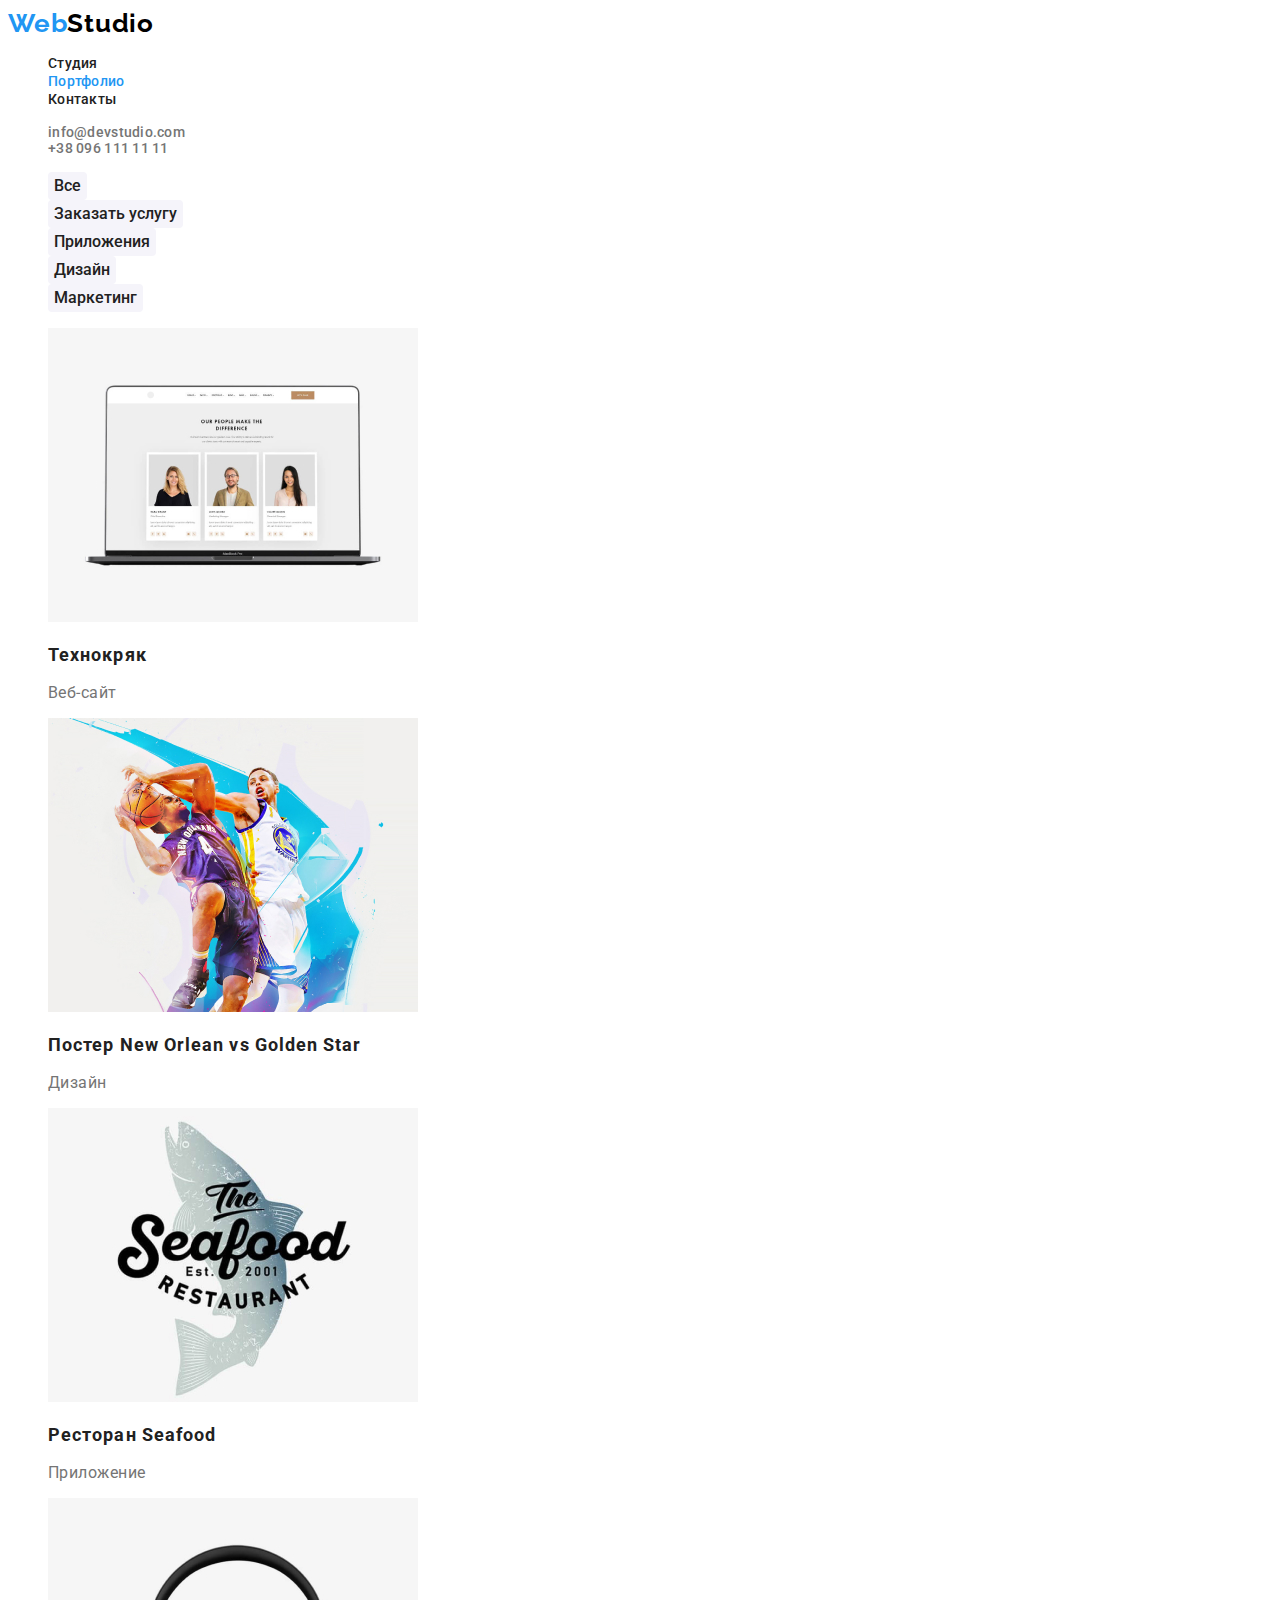
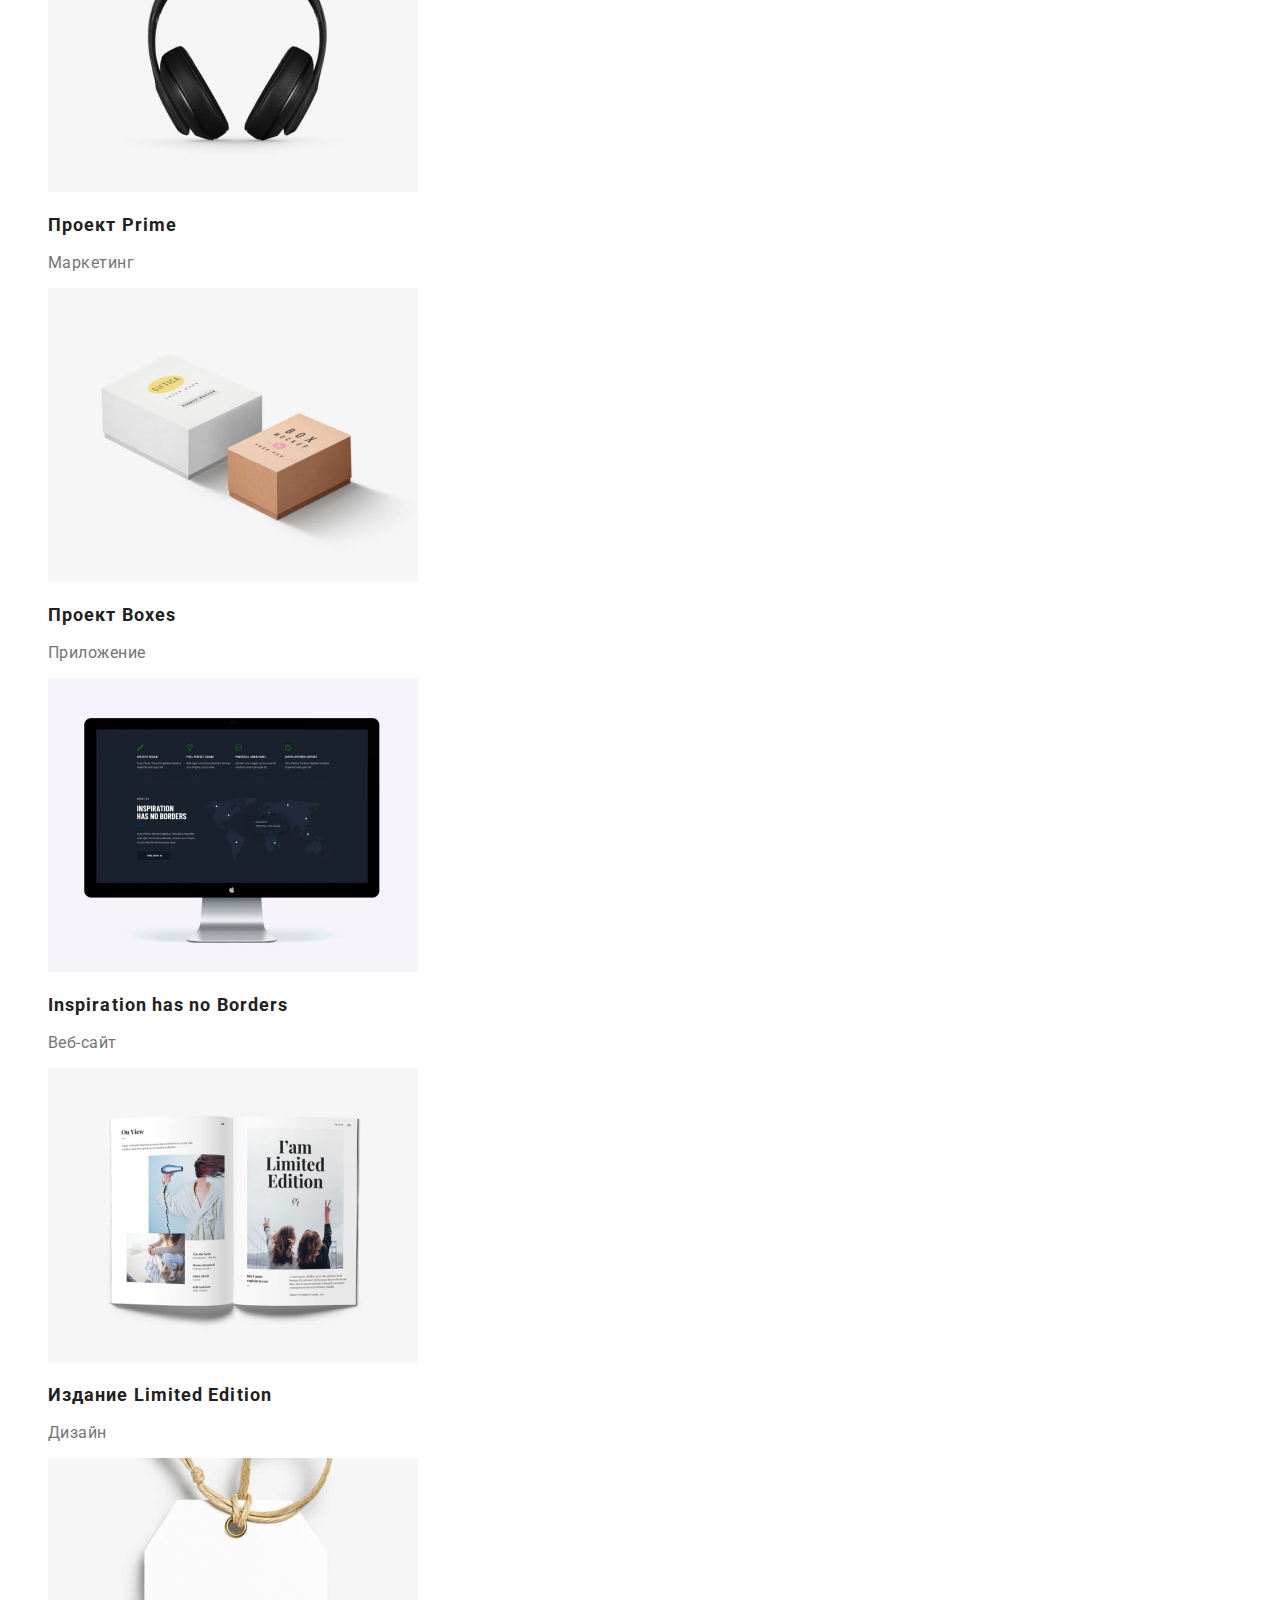
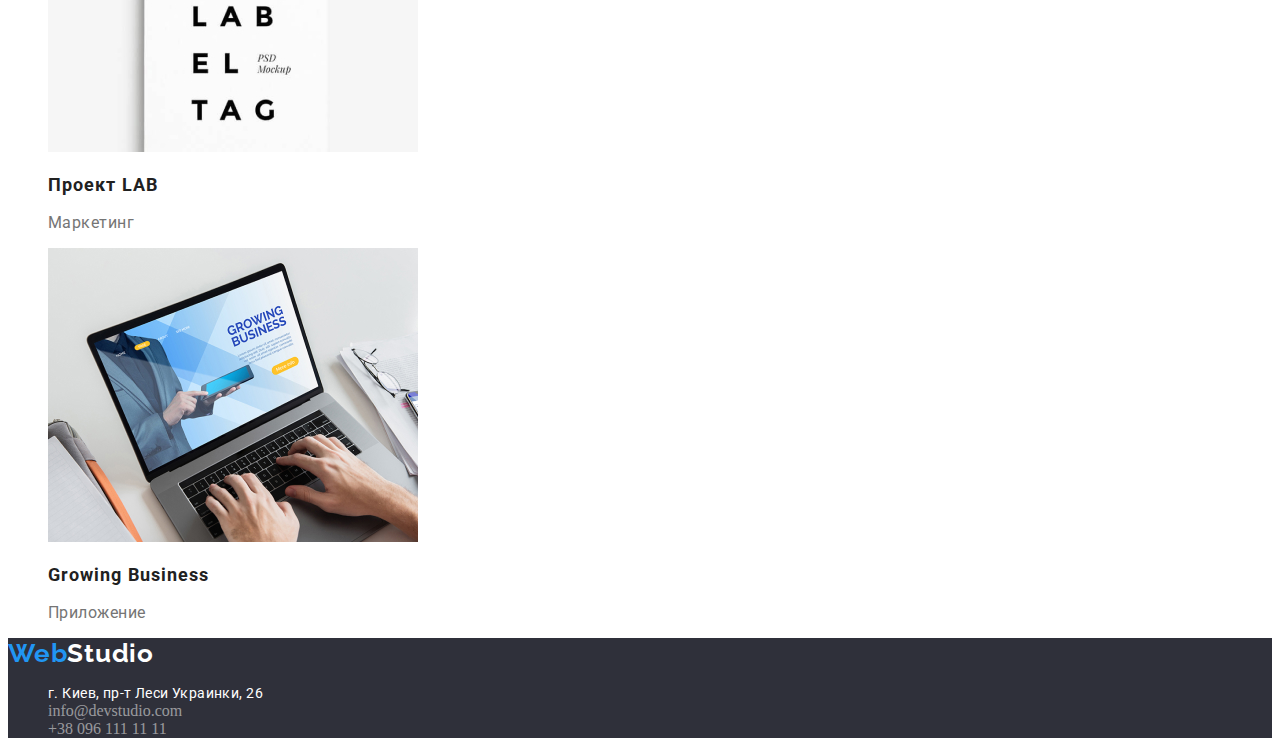
==== portfolio.html @ e1d63bba "Склонировала" ====
<!DOCTYPE html>
<html lang="ru">
<head>
    <meta charset="UTF-8">
    <meta name="viewport" content="width=device-width, initial-scale=1.0">
    <title>Портфолио</title>
    <link rel="preconnect" href="https://fonts.gstatic.com">
    <link rel="preconnect" href="https://fonts.gstatic.com">
    <link rel="preconnect" href="https://fonts.gstatic.com">
    <link href="https://fonts.googleapis.com/css2?family=Raleway:wght@700&family=Roboto:wght@400;500;700;900&display=swap" rel="stylesheet">
<link rel="stylesheet" href="https://cdnjs.cloudflare.com/ajax/libs/modern-normalize/1.0.0/modern-normalize.min.css"
 integrity="sha512-ISS7cAi1PEhQ8jnbJpJZMd29NlhNj4AWYyLOSp2CE/CsHxTCu+r+t0D2yoJudVrd0/8fTVPUVDzY5Tvli75u/g==" crossorigin="anonymous" />
<link rel="stylesheet" href="./css/styles.css">
</head>
<body>
    
       <!--COMPONENTS-->
       <header class="header">
        <nav class="heade-nav">
            <a class="logo link" >
            <span class="logo-color">Web</span>Studio
        </a>
        <ul class="nav-list list" >
            <li class="nav-item"><a href="./index.html" class="nav-link link">Студия</a></li>
            <li class="nav-item"><a class="active nav-link link">Портфолио</a></li>
            <li class="nav-item"><a class="nav-link link" >Контакты</a></li>
        </ul>
        </nav>
        <ul class="info-link list">
            <li>
              <a class="info link"  href="mailto:info@devstudio.com">info@devstudio.com</a>
            </li>
            <li>
              <a class="info link" href="tel:+380961111111">+38 096 111 11 11</a>
            </li>
          </ul>
    </header>

    <main>
        <!--MENU-->
        <section>
            <h1 hidden>Портфолио</h1>
            <ul class="list">
                <li class="link">
                    <button class="btn-menu" type="button">
                        Все
                    </button>
                </li>
                <li class="link">
                    <button class="btn-menu" type="button">
                        Заказать услугу
                    </button>
                </li>
                <li class="link">
                    <button class="btn-menu"  type="button">
                        Приложения
                    </button>
                </li>
                <li class="link" >
                    <button class="btn-menu" type="button">
                        Дизайн
                    </button>
                </li>
                <li class="link">
                    <button class="btn-menu" type="button">
                        Маркетинг
                    </button>
                </li>
            </ul>
        </section>

        <!--PORTFOLIO-->
        <section class="portfolio">
            <h2 hidden >Сайты</h2>
            <ul class="list">
                <li class="link">
                    <img src="./images/img10.jpg" width="370" height="294" alt="Технокряк" />
                    <h3 class="site-name">Технокряк</h3>
                    <p class="preview-name">Веб-сайт</p>
                </li>
                <li class="link">
                    <img src="./images/img5.jpg" width="370" height="294" alt="Постер New Orlean vs Golden Star" />
                    <h3 class="site-name">Постер New Orlean vs Golden Star</h3>
                    <p class="preview-name">Дизайн</p>
                </li>
                <li class="link" >
                    <img src="./images/img6.jpg" width="370" height="294" alt="Ресторан Seafood" />
                    <h3 class="site-name" >Ресторан Seafood</h3>
                    <p class="preview-name">Приложение</p>
                </li>
                <li class="link">
                    <img src="./images/img8.jpg" width="370" height="294" alt="Проект Prime" />
                    <h3 class="site-name">Проект Prime</h3>
                    <p class="preview-name">Маркетинг</p>
                </li>
                <li class="link">
                    <img src="./images/img13.jpg" width="370" height="294" alt="Проект Boxes" />
                    <h3 class="site-name">Проект Boxes</h3>
                    <p class="preview-name" >Приложение</p>
                </li>
                <li class="link">
                    <img src="./images/img12.jpg" width="370" height="294" alt="Inspiration has no Borders" />
                    <h3 class="site-name">Inspiration has no Borders</h3>
                    <p class="preview-name">Веб-сайт</p>
                </li>
                <li class="link">
                    <img src="./images/img7.jpg" width="370" height="294" alt="Издание Limited Edition" />
                    <h3 class="site-name">Издание Limited Edition</h3>
                    <p class="preview-name">Дизайн</p>
                </li>
                <li class="link" >
                    <img src="./images/img11.jpg" width="370" height="294" alt="Проект LAB" />
                    <h3 class="site-name">Проект LAB</h3>
                    <p class="preview-name">Маркетинг</p>
                </li>
                <li class="link">
                    <img src="./images/img9.jpg" width="370" height="294" alt="Growing Business" />
                    <h3 class="site-name">Growing Business</h3>
                    <p class="preview-name">Приложение</p>
                </li>
            </ul>
        </section>
    </main>

    <!--CONTACTS-->
    <footer class="contacts">
        <a class="link logo logo-contacts" href=""><span class="logo-color">Web</span>Studio </a>
    <address class="address">
        <ul class="list">
          <li>
            <a class="link maps" href="https://goo.gl/maps/Kj9o169cFubhBfax5" target="_blank" rel="noopener noreferrer">
              г. Киев, пр-т Леси Украинки, 26
            </a>
          </li>
          <li>
            <a class="link contacts-info" href="mailto:info@devstudio.com">info@devstudio.com</a>
          </li>
          <li>
            <a class="link contacts-info" href="tel:+380961111111">+38 096 111 11 11</a>
          </li>
        </ul>
      </address>
    </footer>
</body>
</html>
---- css/styles.css ----
/*===COMPONENTS===*/
body {
    --main-font: "Roboto", sans-serif;
    --secondary-font: "Raleway", sans-serif;
    --accent-color: #2196f3;
    --secondary-color: #212121;
}
.link {
	text-decoration: none;
}
.list {
	list-style: none;
}
.address {
	font-style: normal;
}
.logo {
	color: #000000;
	font-family: "Raleway", sans-serif;
	font-weight: 700;
	font-size: 26px;
	line-height: 1, 19;
	letter-spacing: 0.03em;
}
.nav-link {
	font-family: "Roboto", sans-serif;
	font-weight: 500;
	font-size: 14px;
	line-height: 1, 17;
	letter-spacing: 0.02em;
	font-style: normal;
	color: #212121;
}
.nav-link:hover,
.nav-link:focus {
	color: #2196f3;
}
.active {
	color: #2196f3;
}
.info-link {
	font-family: "Roboto", sans-serif;
	font-weight: 500;
	font-size: 14px;
	line-height: 1, 17;
	letter-spacing: 0.02em;
	font-style: normal;
}
.info {
	color: #757575;
}
.info:hover,
.info:focus {
	color: #2196f3;
}
/*===END COMPONENTS===*/

/*===HERO===*/
.hero-title {
	font-family: "Roboto", sans-serif;
	font-weight: 900;
	font-size: 44px;
	text-align: center;
	line-height: 1.36;
	color: #ffffff;
}
.hero-right-site {
	background: #2f303a;
}
.modal-btn {
	font-family: "Roboto", sans-serif;
	font-weight: 700;
	font-size: 16px;
	line-height: 1.87;
	color: #ffffff;
	background-color: #2196f3;
	cursor: pointer;
	border-radius: 4px;
	border: none;
}
.modal-btn:hover,
.modal-btn {
	background-color: #2196f3;
}
/*=== END HERO===*/

/*===ABOUT===*/
.work-title {
	font-family: "Roboto", sans-serif;
	font-weight: 700;
	font-size: 14px;
	line-height: 1, 14;
	letter-spacing: 0.03em;
	font-style: normal;
	color: #212121;
	text-transform: uppercase;
}
.work-text {
	font-family: "Roboto", sans-serif;
	font-weight: 400;
	font-size: 14px;
	line-height: 1, 71;
	letter-spacing: 0.03em;
	font-style: normal;
	color: #757575;
}
/*=== END ABOUT===*/

/*=== SERVICES===*/
.caption {
	font-family: "Roboto", sans-serif;
	font-weight: 700;
	font-size: 36px;
	line-height: 1, 16;
	text-align: center;
	letter-spacing: 0.03em;
	font-style: normal;
	color: #212121;
}
/*=== END SERVICES===*/

/*=== MASTERS===*/
.masters {
	background: #f5f4fa;
}
.work-name {
	font-family: "Roboto", sans-serif;
	font-weight: 500;
	font-size: 16px;
	line-height: 1, 18;
	letter-spacing: 0.03em;
	font-style: normal;
	color: #212121;
}
.position {
	font-family: "Roboto", sans-serif;
	font-weight: 400;
	font-size: 16px;
	line-height: 1, 18;
	letter-spacing: 0.03em;
	font-style: normal;
	color: #757575;
}
/*===END MASTERS===*/

/*===CONTACTS===*/
.contacts {
	background-color: #2f303a;
}
.logo-color {
	color: #2196f3;
	font-family: "Raleway", sans-serif;
	font-weight: 700;
	font-size: 26px;
	line-height: 1, 19;
	letter-spacing: 0.03em;
}
.logo-contacts {
	color: #ffffff;
	font-family: "Raleway", sans-serif;
	font-weight: 700;
	font-size: 26px;
	line-height: 1, 19;
	letter-spacing: 0.03em;
}
.maps {
	font-family: "Roboto", sans-serif;
	color: #ffffff;
	font-weight: 400;
	font-size: 14px;
	line-height: 1, 71;
	letter-spacing: 0.03em;
	font-style: #ffffff;
}
.contacts-info {
	color: rgba(225, 225, 225, 0.6);
}
/*===END CONTACTS===*/

/*===========PORTFOLIO===============*/
/*===MENU===*/
.btn-menu {
	font-family: "Roboto", sans-serif;
	font-weight: 500;
	font-size: 16px;
	line-height: 1.62;
	cursor: pointer;
	color: #212121;
	background-color: #f5f4fa;
	border-radius: 4px;
	border: none;
}
.btn-menu:hover {
	color: #ffffff;
	background-color: #2196f3;
}
/*===END MENU===*/

/*===PORTFOLIO===*/
.site-name {
	font-family: "Roboto", sans-serif;
	font-weight: 700;
	font-size: 18px;
	line-height: 2, 25;
	letter-spacing: 0.06em;
	font-style: normal;
	color: #212121;
}
.preview-name {
	font-family: "Roboto", sans-serif;
	font-weight: 400;
	font-size: 16px;
	line-height: 1, 87;
	letter-spacing: 0.03em;
	font-style: normal;
	color: #757575;
}
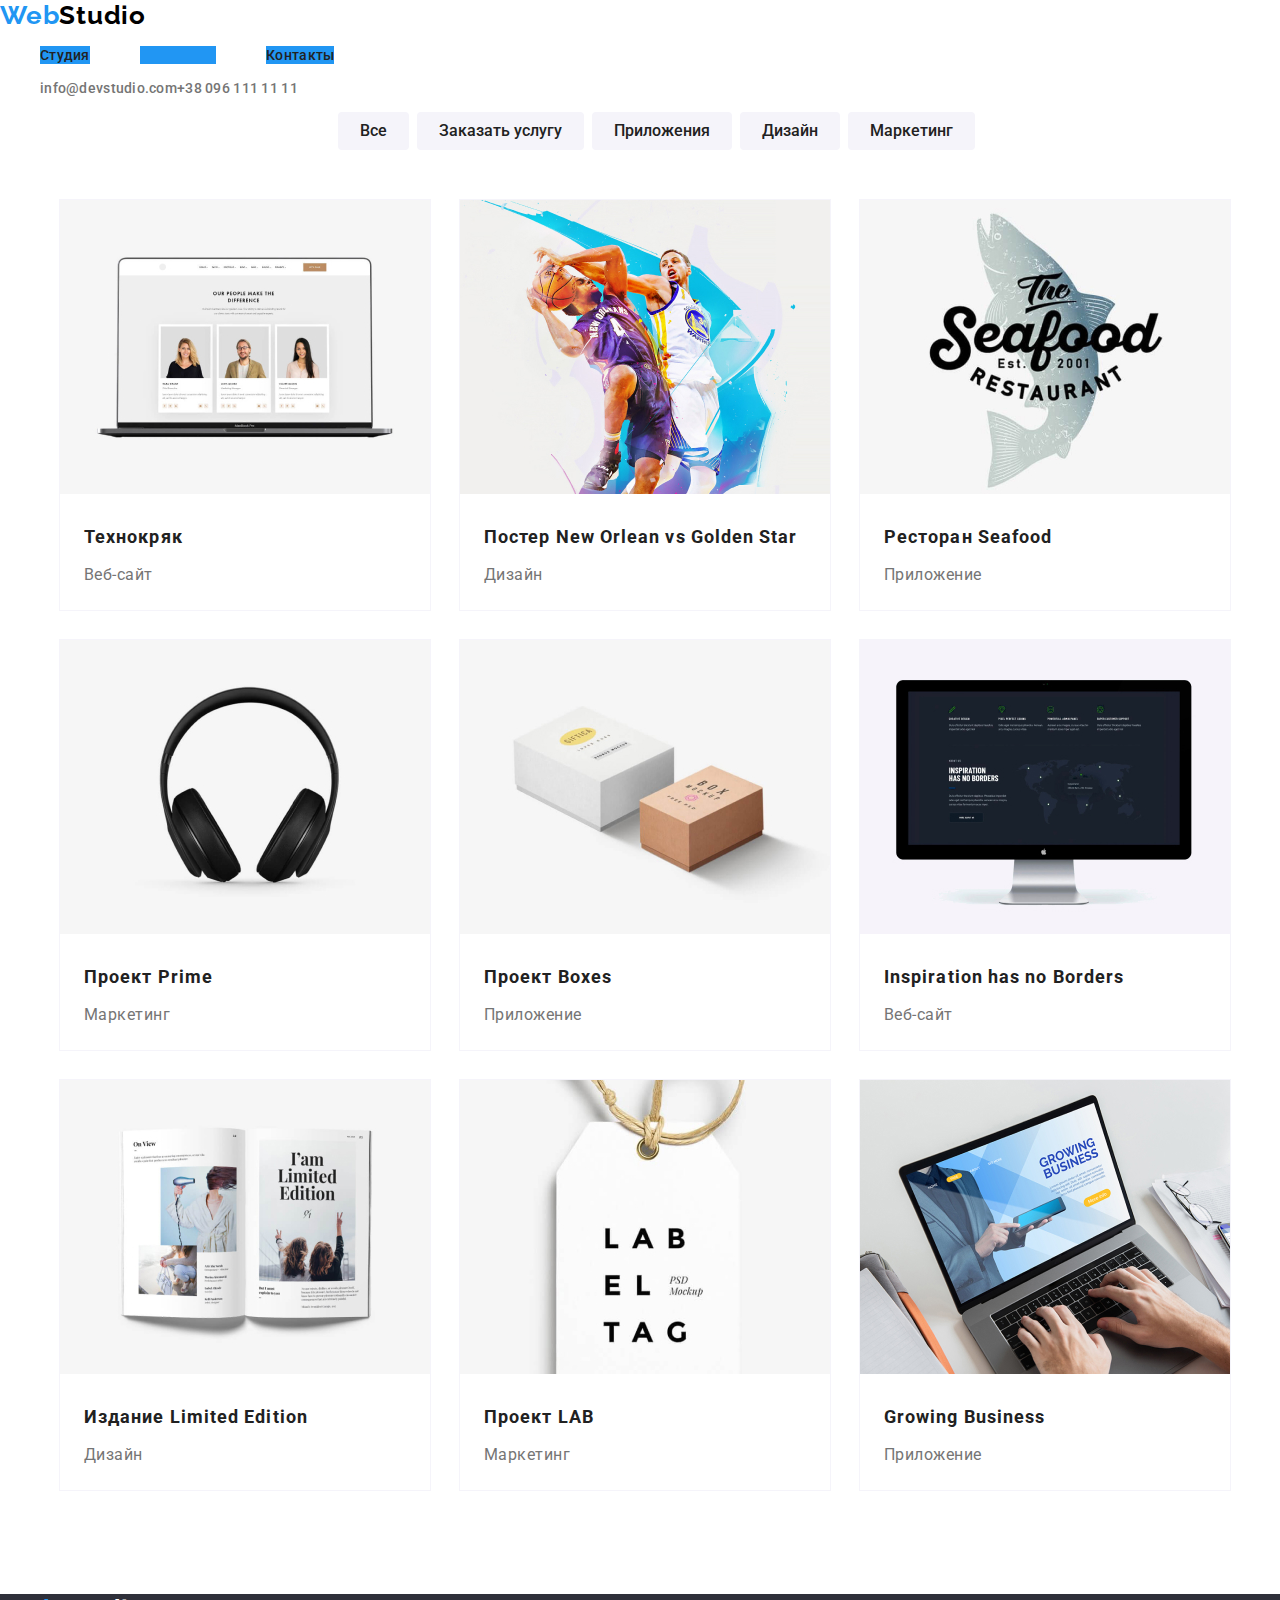
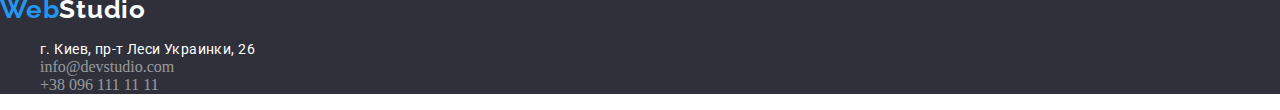
==== commit 52f2b123: "Правки" ====
--- a/portfolio.html
+++ b/portfolio.html
@@ -17,7 +17,7 @@
        <!--COMPONENTS-->
        <header class="header">
         <nav class="heade-nav">
-            <a class="logo link" >
+            <a class="logo link">
             <span class="logo-color">Web</span>Studio
         </a>
         <ul class="nav-list list" >
@@ -40,28 +40,28 @@
         <!--MENU-->
         <section>
             <h1 hidden>Портфолио</h1>
-            <ul class="list">
-                <li class="link">
+            <ul class="menu-list list">
+                <li class="menu-portfolio link">
                     <button class="btn-menu" type="button">
                         Все
                     </button>
                 </li>
-                <li class="link">
+                <li class="menu-portfolio link">
                     <button class="btn-menu" type="button">
                         Заказать услугу
                     </button>
                 </li>
-                <li class="link">
+                <li class="menu-portfolio link">
                     <button class="btn-menu"  type="button">
                         Приложения
                     </button>
                 </li>
-                <li class="link" >
+                <li class="menu-portfolio link" >
                     <button class="btn-menu" type="button">
                         Дизайн
                     </button>
                 </li>
-                <li class="link">
+                <li class="menu-portfolio link">
                     <button class="btn-menu" type="button">
                         Маркетинг
                     </button>
@@ -72,48 +72,48 @@
         <!--PORTFOLIO-->
         <section class="portfolio">
             <h2 hidden >Сайты</h2>
-            <ul class="list">
-                <li class="link">
+            <ul class="portfolio-list list">
+                <li class="portfolio-kart link">
                     <img src="./images/img10.jpg" width="370" height="294" alt="Технокряк" />
                     <h3 class="site-name">Технокряк</h3>
                     <p class="preview-name">Веб-сайт</p>
                 </li>
-                <li class="link">
+                <li class="portfolio-kart link">
                     <img src="./images/img5.jpg" width="370" height="294" alt="Постер New Orlean vs Golden Star" />
                     <h3 class="site-name">Постер New Orlean vs Golden Star</h3>
                     <p class="preview-name">Дизайн</p>
                 </li>
-                <li class="link" >
+                <li class="portfolio-kart link" >
                     <img src="./images/img6.jpg" width="370" height="294" alt="Ресторан Seafood" />
                     <h3 class="site-name" >Ресторан Seafood</h3>
                     <p class="preview-name">Приложение</p>
                 </li>
-                <li class="link">
+                <li class="portfolio-kart link">
                     <img src="./images/img8.jpg" width="370" height="294" alt="Проект Prime" />
                     <h3 class="site-name">Проект Prime</h3>
                     <p class="preview-name">Маркетинг</p>
                 </li>
-                <li class="link">
+                <li class="portfolio-kart link">
                     <img src="./images/img13.jpg" width="370" height="294" alt="Проект Boxes" />
                     <h3 class="site-name">Проект Boxes</h3>
                     <p class="preview-name" >Приложение</p>
                 </li>
-                <li class="link">
+                <li class="portfolio-kart link">
                     <img src="./images/img12.jpg" width="370" height="294" alt="Inspiration has no Borders" />
                     <h3 class="site-name">Inspiration has no Borders</h3>
                     <p class="preview-name">Веб-сайт</p>
                 </li>
-                <li class="link">
+                <li class="portfolio-kart link">
                     <img src="./images/img7.jpg" width="370" height="294" alt="Издание Limited Edition" />
                     <h3 class="site-name">Издание Limited Edition</h3>
                     <p class="preview-name">Дизайн</p>
                 </li>
-                <li class="link" >
+                <li class="portfolio-kart link" >
                     <img src="./images/img11.jpg" width="370" height="294" alt="Проект LAB" />
                     <h3 class="site-name">Проект LAB</h3>
                     <p class="preview-name">Маркетинг</p>
                 </li>
-                <li class="link">
+                <li class="portfolio-kart link">
                     <img src="./images/img9.jpg" width="370" height="294" alt="Growing Business" />
                     <h3 class="site-name">Growing Business</h3>
                     <p class="preview-name">Приложение</p>
--- a/css/styles.css
+++ b/css/styles.css
@@ -4,6 +4,7 @@
     --secondary-font: "Raleway", sans-serif;
     --accent-color: #2196f3;
     --secondary-color: #212121;
+	margin: 0px;
 }
 .link {
 	text-decoration: none;
@@ -22,6 +23,13 @@
 	line-height: 1, 19;
 	letter-spacing: 0.03em;
 }
+.nav-list {
+	display: flex;
+}
+.nav-item {
+	background-color: #2196f3;
+	margin-right: 50px;
+}
 .nav-link {
 	font-family: "Roboto", sans-serif;
 	font-weight: 500;
@@ -40,6 +48,7 @@
 }
 .info-link {
 	font-family: "Roboto", sans-serif;
+	display: flex;
 	font-weight: 500;
 	font-size: 14px;
 	line-height: 1, 17;
@@ -85,6 +94,9 @@
 /*=== END HERO===*/
 
 /*===ABOUT===*/
+.about-list {
+	display: flex;
+}
 .work-title {
 	font-family: "Roboto", sans-serif;
 	font-weight: 700;
@@ -117,6 +129,9 @@
 	font-style: normal;
 	color: #212121;
 }
+.service-list {
+	display: flex;
+}
 /*=== END SERVICES===*/
 
 /*=== MASTERS===*/
@@ -179,6 +194,10 @@
 
 /*===========PORTFOLIO===============*/
 /*===MENU===*/
+.menu-list {
+	display: flex;
+	justify-content: center;
+}
 .btn-menu {
 	font-family: "Roboto", sans-serif;
 	font-weight: 500;
@@ -189,14 +208,30 @@
 	background-color: #f5f4fa;
 	border-radius: 4px;
 	border: none;
+	padding: 6px 22px;
 }
 .btn-menu:hover {
 	color: #ffffff;
 	background-color: #2196f3;
 }
+.menu-portfolio {
+	padding-right: 8px;
+}
 /*===END MENU===*/
 
 /*===PORTFOLIO===*/
+.portfolio-list {
+	flex-wrap: wrap;
+	display: flex;
+	margin-top: 50px;
+	margin-bottom: 74px;
+	justify-content: center;
+}
+.portfolio-kart {
+	outline: 1px solid #F5F4FA;
+	margin-right: 30px;
+	margin-bottom: 30px;
+}
 .site-name {
 	font-family: "Roboto", sans-serif;
 	font-weight: 700;
@@ -205,6 +240,8 @@
 	letter-spacing: 0.06em;
 	font-style: normal;
 	color: #212121;
+	padding-left: 24px;
+	padding-top: 10px;
 }
 .preview-name {
 	font-family: "Roboto", sans-serif;
@@ -214,4 +251,6 @@
 	letter-spacing: 0.03em;
 	font-style: normal;
 	color: #757575;
-}
+	padding-left: 24px;
+	padding-bottom: 10px;
+}
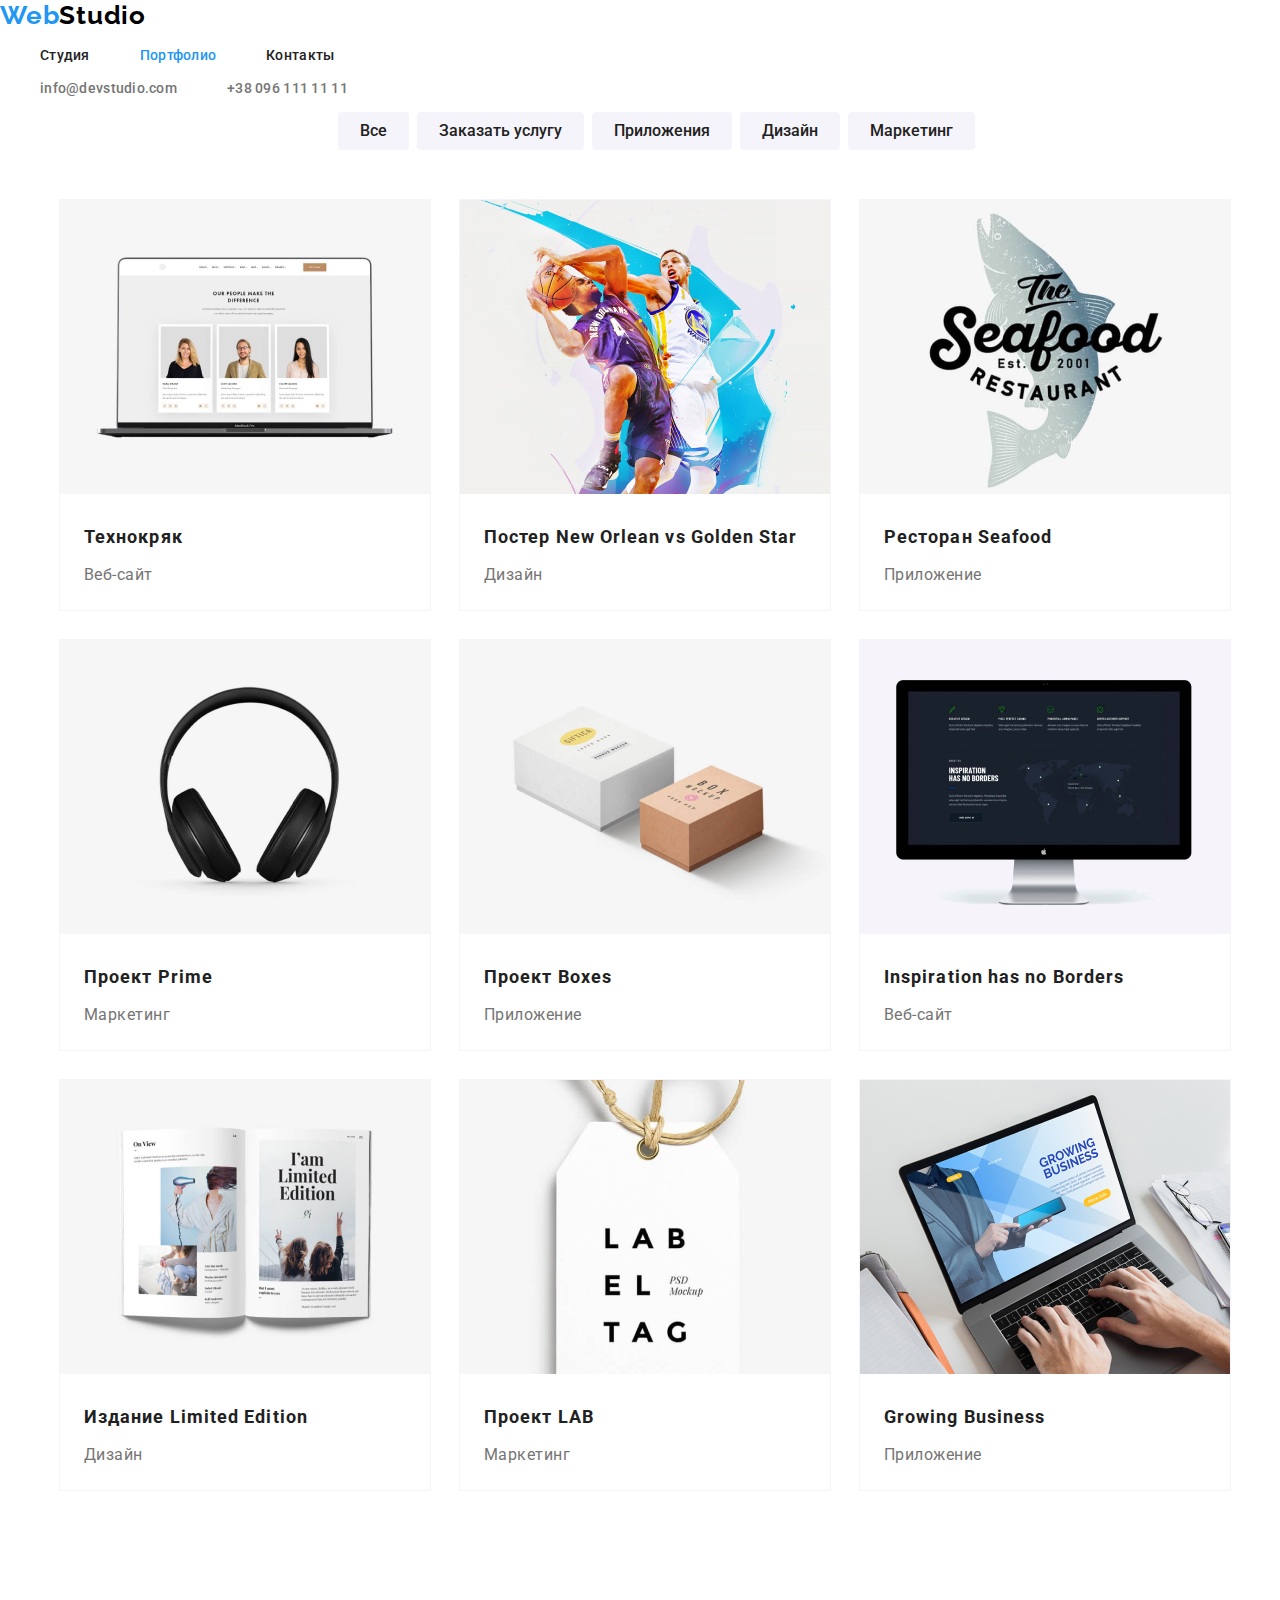
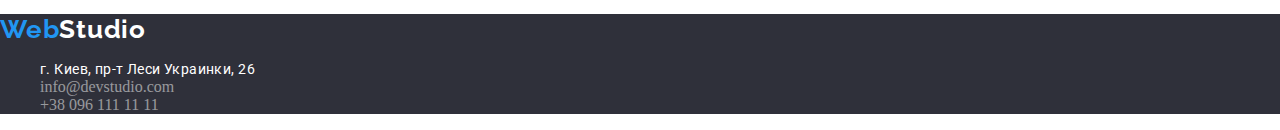
==== commit 5c7c262c: "Правки" ====
--- a/portfolio.html
+++ b/portfolio.html
@@ -27,7 +27,7 @@
         </ul>
         </nav>
         <ul class="info-link list">
-            <li>
+            <li class="info-nav">
               <a class="info link"  href="mailto:info@devstudio.com">info@devstudio.com</a>
             </li>
             <li>
--- a/css/styles.css
+++ b/css/styles.css
@@ -27,7 +27,6 @@
 	display: flex;
 }
 .nav-item {
-	background-color: #2196f3;
 	margin-right: 50px;
 }
 .nav-link {
@@ -57,6 +56,9 @@
 }
 .info {
 	color: #757575;
+}
+.info-nav {
+	padding-right: 50px;
 }
 .info:hover,
 .info:focus {
@@ -97,6 +99,9 @@
 .about-list {
 	display: flex;
 }
+.work {
+	padding-right: 30px;
+}
 .work-title {
 	font-family: "Roboto", sans-serif;
 	font-weight: 700;
@@ -131,12 +136,34 @@
 }
 .service-list {
 	display: flex;
+	justify-content: center;
+	margin-bottom: 94px;
+	margin-top: 50px;
+}
+.caption-pic {
+	padding-right: 30px;
 }
 /*=== END SERVICES===*/
 
 /*=== MASTERS===*/
 .masters {
 	background: #f5f4fa;
+	width: 100%;
+	padding-top: 94px;
+	padding-bottom: 94px;
+}
+.masters-list {
+	display: flex;
+	justify-content: center;
+	padding-top: 50px;
+}
+.captein-masters {
+	background: #ffffff;
+	box-shadow: 0px 2px 1px 0px rgba(0, 0, 0, 0.15);
+	border-radius: 4px;
+	height: 368px;
+	width: 270px;
+	margin-right: 30px;
 }
 .work-name {
 	font-family: "Roboto", sans-serif;
@@ -146,6 +173,8 @@
 	letter-spacing: 0.03em;
 	font-style: normal;
 	color: #212121;
+	padding-top: 15px;
+	text-align: center;
 }
 .position {
 	font-family: "Roboto", sans-serif;
@@ -155,6 +184,8 @@
 	letter-spacing: 0.03em;
 	font-style: normal;
 	color: #757575;
+	text-align: center;
+	padding-bottom: 15px;
 }
 /*===END MASTERS===*/
 
@@ -224,7 +255,7 @@
 	flex-wrap: wrap;
 	display: flex;
 	margin-top: 50px;
-	margin-bottom: 74px;
+	margin-bottom: 94px;
 	justify-content: center;
 }
 .portfolio-kart {
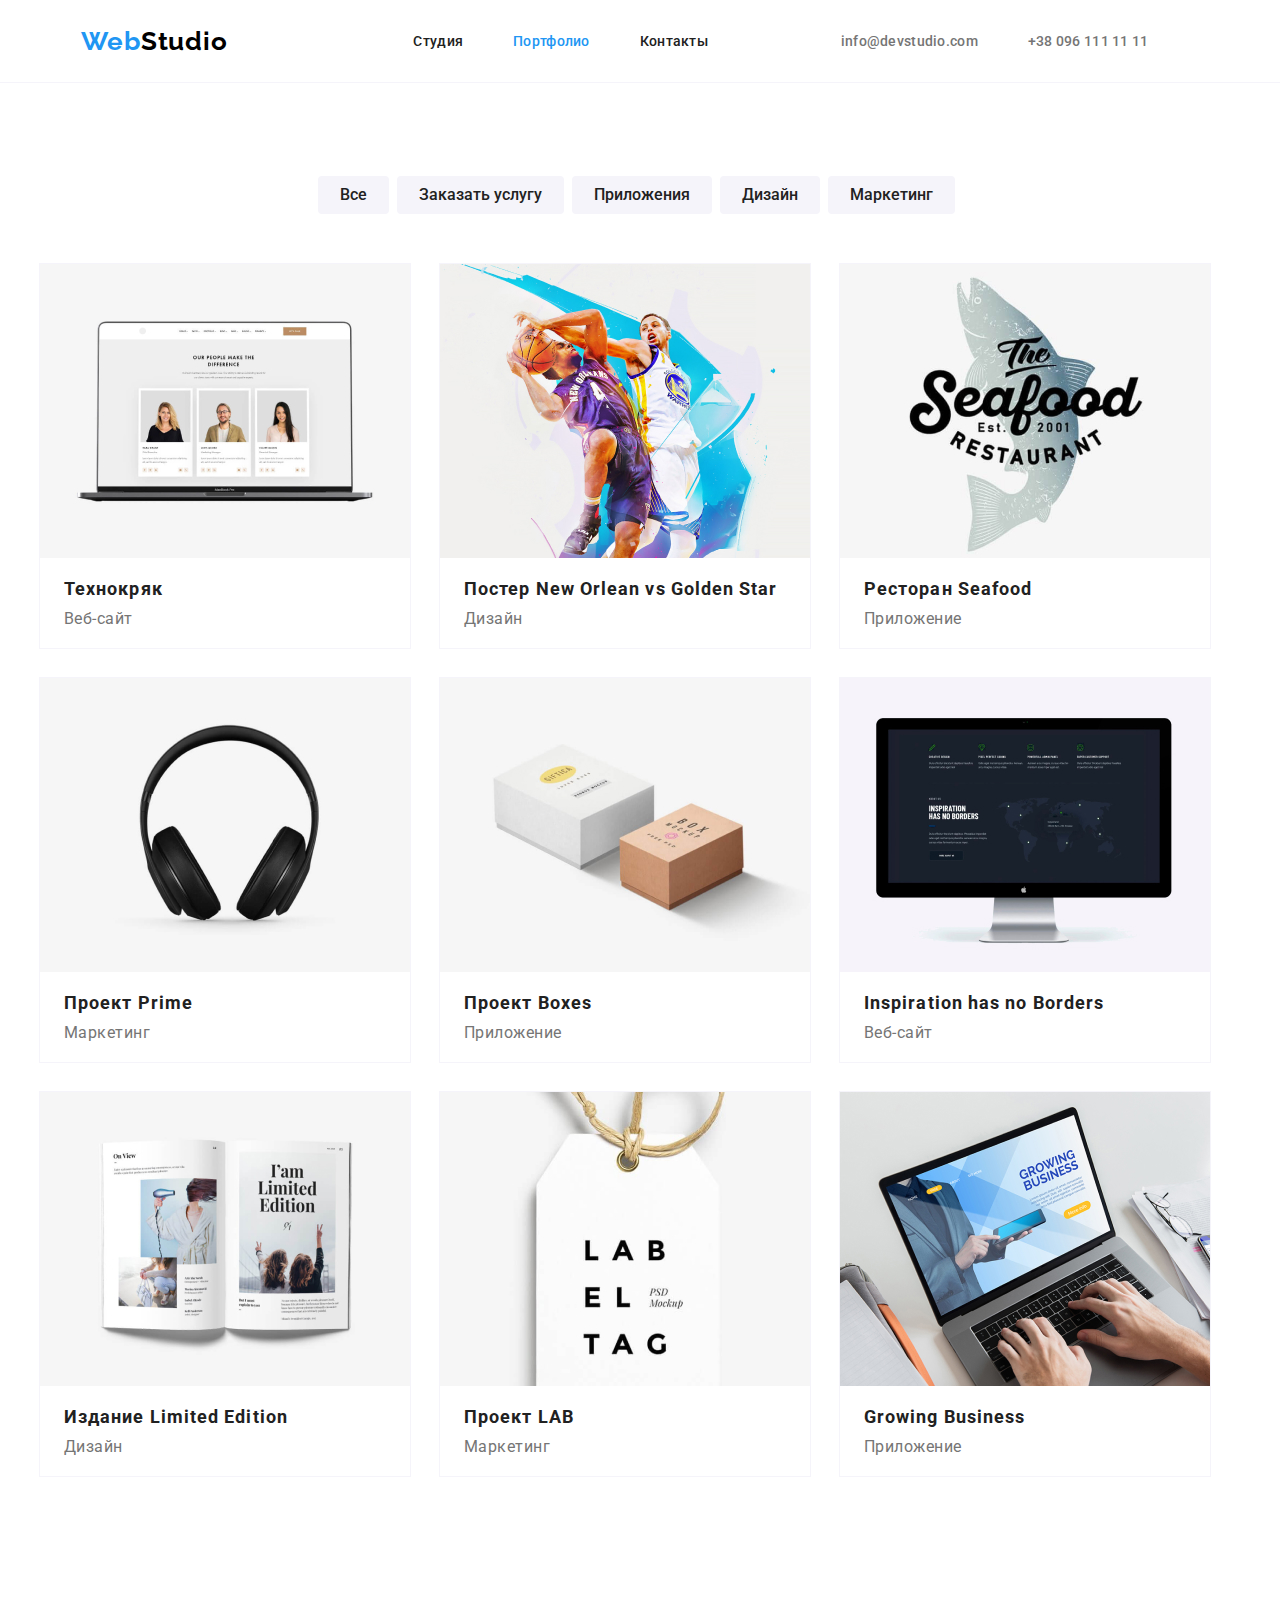
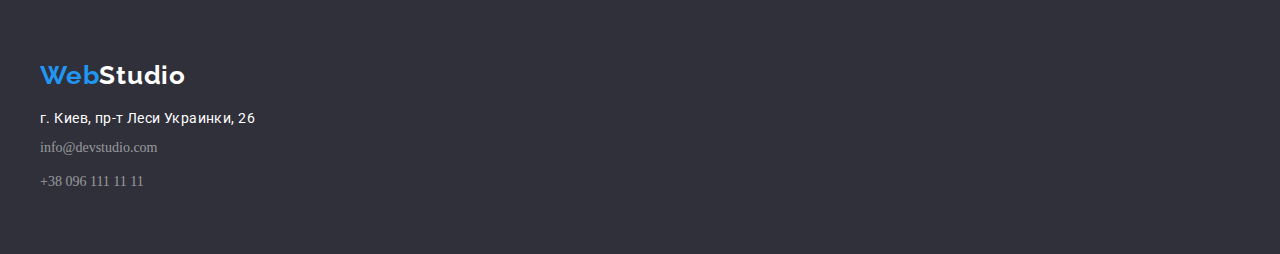
==== commit a1ad56f3: "Правки" ====
--- a/portfolio.html
+++ b/portfolio.html
@@ -15,12 +15,12 @@
 <body>
     
        <!--COMPONENTS-->
-       <header class="header">
-        <nav class="heade-nav">
-            <a class="logo link">
-            <span class="logo-color">Web</span>Studio
-        </a>
-        <ul class="nav-list list" >
+       <header class="header menu-border">
+        <div class="container main-logo">
+          <nav class="header-nav main-logo">
+              <a class="logo  link" href="./index.html" >
+              <span class="logo-color">Web</span>Studio</a>
+        <ul class="nav-list list">
             <li class="nav-item"><a href="./index.html" class="nav-link link">Студия</a></li>
             <li class="nav-item"><a class="active nav-link link">Портфолио</a></li>
             <li class="nav-item"><a class="nav-link link" >Контакты</a></li>
@@ -34,6 +34,7 @@
               <a class="info link" href="tel:+380961111111">+38 096 111 11 11</a>
             </li>
           </ul>
+        </div>
     </header>
 
     <main>
@@ -71,7 +72,7 @@
 
         <!--PORTFOLIO-->
         <section class="portfolio">
-            <h2 hidden >Сайты</h2>
+            <h2 hidden>Сайты</h2>
             <ul class="portfolio-list list">
                 <li class="portfolio-kart link">
                     <img src="./images/img10.jpg" width="370" height="294" alt="Технокряк" />
@@ -124,22 +125,24 @@
 
     <!--CONTACTS-->
     <footer class="contacts">
-        <a class="link logo logo-contacts" href=""><span class="logo-color">Web</span>Studio </a>
-    <address class="address">
-        <ul class="list">
-          <li>
-            <a class="link maps" href="https://goo.gl/maps/Kj9o169cFubhBfax5" target="_blank" rel="noopener noreferrer">
-              г. Киев, пр-т Леси Украинки, 26
-            </a>
-          </li>
-          <li>
-            <a class="link contacts-info" href="mailto:info@devstudio.com">info@devstudio.com</a>
-          </li>
-          <li>
-            <a class="link contacts-info" href="tel:+380961111111">+38 096 111 11 11</a>
-          </li>
-        </ul>
-      </address>
-    </footer>
+        <div class="container">
+          <a class="link logo logo-contacts" href="./index.html"><span class="logo-color">Web</span>Studio</a>
+      <address class="address">
+          <ul class="list">
+            <li>
+              <a class="link maps" href="https://goo.gl/maps/Kj9o169cFubhBfax5" target="_blank" rel="noopener noreferrer">
+                г. Киев, пр-т Леси Украинки, 26
+              </a>
+            </li>
+            <li>
+              <a class="link contacts-info" href="mailto:info@devstudio.com">info@devstudio.com</a>
+            </li>
+            <li>
+              <a class="link contacts-info" href="tel:+380961111111">+38 096 111 11 11</a>
+            </li>
+          </ul>
+        </address>
+        </div>
+      </footer>
 </body>
 </html>--- a/css/styles.css
+++ b/css/styles.css
@@ -6,6 +6,30 @@
     --secondary-color: #212121;
 	margin: 0px;
 }
+.container {
+	width: 1200px;
+	margin: 0 auto;
+	padding-left: 15px;
+	padding-right: 15px;
+  }
+h1,
+h2,
+h3,
+h4,
+h5,
+h6,
+p {
+  margin: 0;
+}
+ul,
+ol,
+li {
+  margin: 0;
+  padding: 0;
+}
+img {
+	display: block;
+  }
 .link {
 	text-decoration: none;
 }
@@ -25,6 +49,10 @@
 }
 .nav-list {
 	display: flex;
+	padding-left: 93px;
+	padding-top: 32px;
+	padding-bottom: 32px;
+	margin-left: 93px;
 }
 .nav-item {
 	margin-right: 50px;
@@ -45,6 +73,11 @@
 .active {
 	color: #2196f3;
 }
+.main-logo {
+	display: flex;
+	align-items: center;
+	justify-content: space-around;
+}
 .info-link {
 	font-family: "Roboto", sans-serif;
 	display: flex;
@@ -53,6 +86,7 @@
 	line-height: 1, 17;
 	letter-spacing: 0.02em;
 	font-style: normal;
+	padding-right: 50px;
 }
 .info {
 	color: #757575;
@@ -74,9 +108,15 @@
 	text-align: center;
 	line-height: 1.36;
 	color: #ffffff;
-}
-.hero-right-site {
+	text-transform: uppercase;
+	text-align: center;
+	padding-top: 200px;
+}
+.hero {
 	background: #2f303a;
+	width: 100%;
+	height: 600px;
+	text-align: center;
 }
 .modal-btn {
 	font-family: "Roboto", sans-serif;
@@ -88,6 +128,10 @@
 	cursor: pointer;
 	border-radius: 4px;
 	border: none;
+	padding: 10px 32px;
+	display: inline-block;
+	margin-top: 30px;
+	margin-bottom: 200px;
 }
 .modal-btn:hover,
 .modal-btn {
@@ -98,9 +142,12 @@
 /*===ABOUT===*/
 .about-list {
 	display: flex;
+	padding-top: 94px;
+	padding-bottom: 94px;
 }
 .work {
-	padding-right: 30px;
+	flex-basis: calc(100% / 4 - 30px);
+     margin-left: 30px;
 }
 .work-title {
 	font-family: "Roboto", sans-serif;
@@ -111,6 +158,7 @@
 	font-style: normal;
 	color: #212121;
 	text-transform: uppercase;
+	padding-bottom: 10px;
 }
 .work-text {
 	font-family: "Roboto", sans-serif;
@@ -151,6 +199,7 @@
 	width: 100%;
 	padding-top: 94px;
 	padding-bottom: 94px;
+
 }
 .masters-list {
 	display: flex;
@@ -162,8 +211,9 @@
 	box-shadow: 0px 2px 1px 0px rgba(0, 0, 0, 0.15);
 	border-radius: 4px;
 	height: 368px;
-	width: 270px;
+	width: 370px;
 	margin-right: 30px;
+	flex-basis: calc(100% / 4 - 30px);
 }
 .work-name {
 	font-family: "Roboto", sans-serif;
@@ -173,7 +223,7 @@
 	letter-spacing: 0.03em;
 	font-style: normal;
 	color: #212121;
-	padding-top: 15px;
+	padding-top: 30px;
 	text-align: center;
 }
 .position {
@@ -185,21 +235,35 @@
 	font-style: normal;
 	color: #757575;
 	text-align: center;
-	padding-bottom: 15px;
+	padding-top: 10px;
+	padding-bottom: 30px;
 }
 /*===END MASTERS===*/
 
 /*===CONTACTS===*/
 .contacts {
 	background-color: #2f303a;
+	width: 100%;
+  padding-top: 60px;
+  padding-bottom: 60px
 }
 .logo-color {
 	color: #2196f3;
 	font-family: "Raleway", sans-serif;
 	font-weight: 700;
 	font-size: 26px;
-	line-height: 1, 19;
-	letter-spacing: 0.03em;
+	line-height: 1,19;
+	letter-spacing: 0.03em;
+	margin-bottom: 20px;
+}
+.address,
+.list-item-contact,
+.contacts-info {
+	display: flex;
+  flex-direction: column;
+}
+.list-item-contact:not(:last-child) {
+	margin-bottom: 9px;
 }
 .logo-contacts {
 	color: #ffffff;
@@ -214,20 +278,31 @@
 	color: #ffffff;
 	font-weight: 400;
 	font-size: 14px;
-	line-height: 1, 71;
+	line-height: 1,71;
 	letter-spacing: 0.03em;
 	font-style: #ffffff;
+	padding-top: 20px;
+	display: block;
 }
 .contacts-info {
 	color: rgba(225, 225, 225, 0.6);
+	font-weight: 400;
+  font-size: 14px;
+  line-height: 1.71;
+  display: block;
+  padding-top: 10px;
 }
 /*===END CONTACTS===*/
 
 /*===========PORTFOLIO===============*/
 /*===MENU===*/
+.menu-border {
+	outline: 1px solid #F5F4FA;
+}
 .menu-list {
 	display: flex;
 	justify-content: center;
+	margin-top: 94px;
 }
 .btn-menu {
 	font-family: "Roboto", sans-serif;
@@ -272,7 +347,7 @@
 	font-style: normal;
 	color: #212121;
 	padding-left: 24px;
-	padding-top: 10px;
+	padding-top: 20px;
 }
 .preview-name {
 	font-family: "Roboto", sans-serif;
@@ -283,5 +358,6 @@
 	font-style: normal;
 	color: #757575;
 	padding-left: 24px;
-	padding-bottom: 10px;
-}
+	padding-bottom: 20px;
+	padding-top: 10px;
+}
